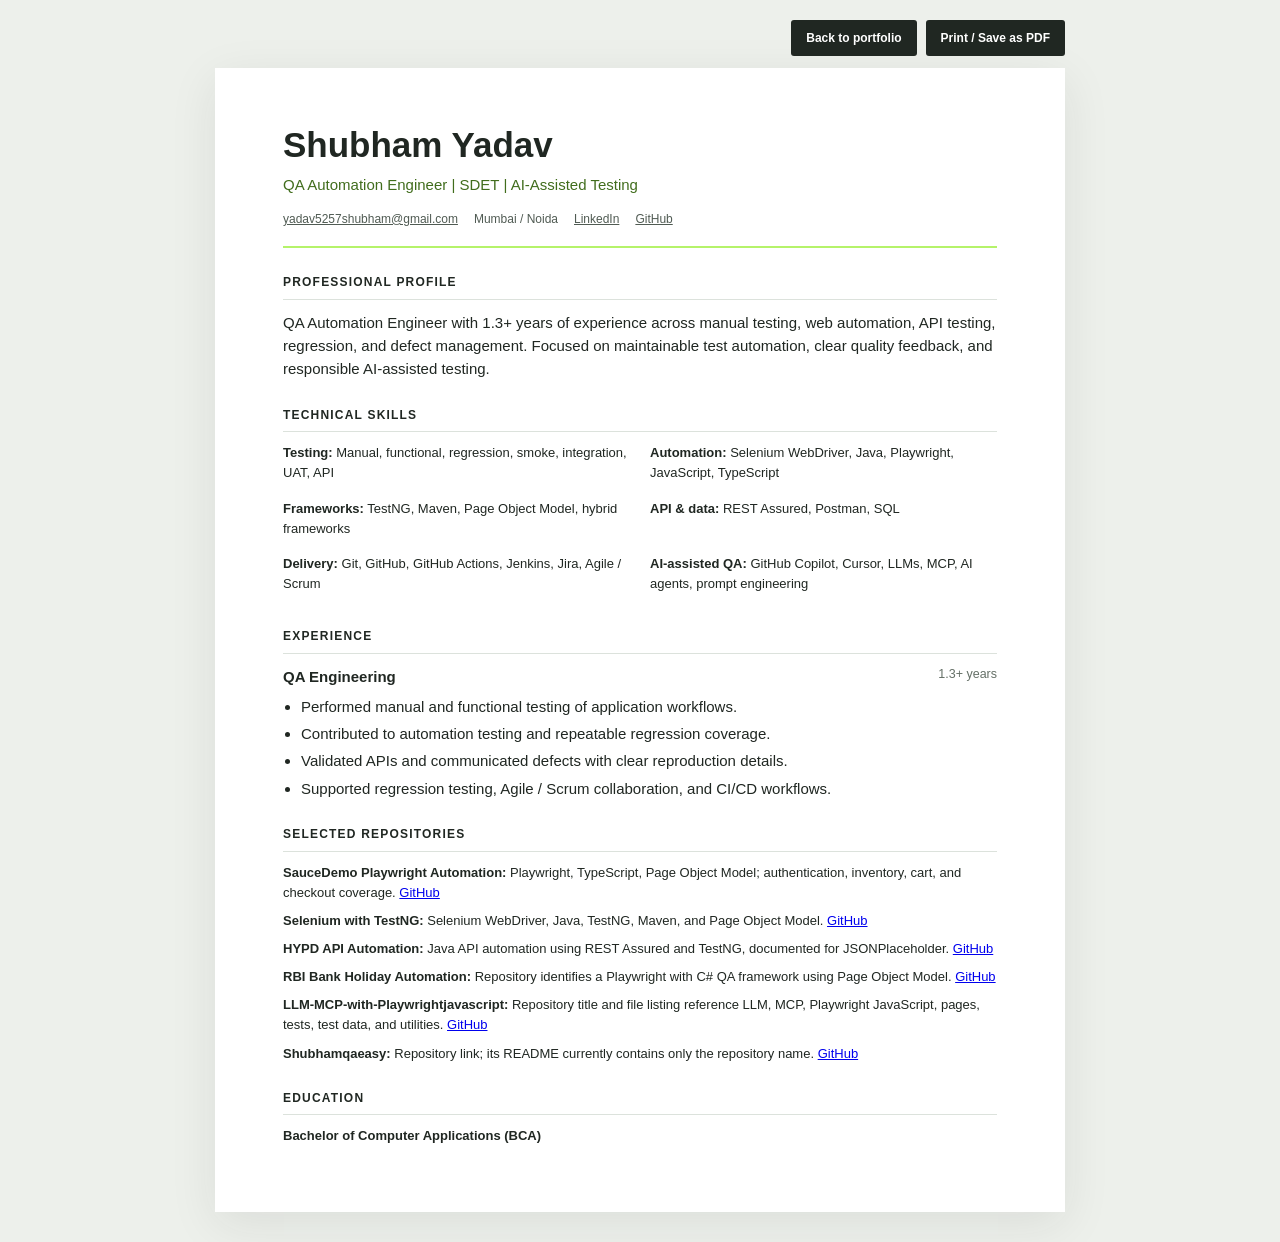
==== resume.html @ bbe13eb7 "Creating QA Automation Portfolio" ====
<!doctype html>
<html lang="en">
  <head>
    <meta charset="utf-8" />
    <meta name="viewport" content="width=device-width, initial-scale=1" />
    <meta name="description" content="Resume for Shubham Yadav, QA Automation Engineer." />
    <title>Shubham Yadav | Resume</title>
    <style>
      *{box-sizing:border-box}body{margin:0;background:#edf0eb;color:#202722;font:15px/1.55 Arial,sans-serif}.toolbar{max-width:850px;margin:20px auto 12px;display:flex;justify-content:flex-end;gap:9px}.toolbar a,.toolbar button{background:#202722;color:#fff;border:0;border-radius:3px;padding:11px 15px;font:600 12px Arial,sans-serif;text-decoration:none;cursor:pointer}.resume{max-width:850px;min-height:1050px;margin:0 auto 30px;padding:58px 68px;background:#fff;box-shadow:0 12px 45px #20272216}.name{font-size:35px;line-height:1.1;margin:0}.role{font-size:15px;color:#416d1d;margin:8px 0 14px}.contact{display:flex;flex-wrap:wrap;gap:7px 16px;color:#505b53;font-size:12px;border-bottom:2px solid #b5f36a;padding-bottom:18px}.contact a{color:inherit}.section{margin-top:25px}.section h2{font-size:12px;letter-spacing:.1em;text-transform:uppercase;border-bottom:1px solid #dce2dc;padding-bottom:7px;margin:0 0 11px}.section p{margin:0 0 8px}.skills{display:grid;grid-template-columns:1fr 1fr;gap:7px 20px}.skills p{font-size:13px}.experience{display:flex;justify-content:space-between;gap:20px;font-weight:600}.experience small{font-weight:400;color:#657067}.resume ul{margin:7px 0 0;padding-left:18px}.resume li{margin:4px 0}.projects p{font-size:13px}.education p{font-size:13px}@media(max-width:900px){.toolbar{margin-inline:20px}.resume{margin-inline:20px}}@media(max-width:600px){.resume{padding:35px 25px;min-height:0}.name{font-size:29px}.skills{grid-template-columns:1fr}.experience{flex-direction:column;gap:0}}@media print{body{background:#fff;font-size:11pt}.toolbar{display:none}.resume{max-width:none;min-height:0;margin:0;padding:0 4mm;box-shadow:none}.section{margin-top:18px}.section h2{break-after:avoid}a{color:inherit;text-decoration:none}@page{size:A4;margin:15mm}}
    </style>
  </head>
  <body>
    <div class="toolbar"><a href="index.html">Back to portfolio</a><button type="button" onclick="window.print()">Print / Save as PDF</button></div>
    <main class="resume">
      <h1 class="name">Shubham Yadav</h1>
      <p class="role">QA Automation Engineer | SDET | AI-Assisted Testing</p>
      <div class="contact"><a href="mailto:yadav5257shubham@gmail.com">yadav5257shubham@gmail.com</a><span>Mumbai / Noida</span><a href="https://www.linkedin.com/in/shubham-yadav-qa-engineer">LinkedIn</a><a href="https://github.com/shubhamyadav-qa">GitHub</a></div>
      <section class="section"><h2>Professional profile</h2><p>QA Automation Engineer with 1.3+ years of experience across manual testing, web automation, API testing, regression, and defect management. Focused on maintainable test automation, clear quality feedback, and responsible AI-assisted testing.</p></section>
      <section class="section"><h2>Technical skills</h2><div class="skills"><p><strong>Testing:</strong> Manual, functional, regression, smoke, integration, UAT, API</p><p><strong>Automation:</strong> Selenium WebDriver, Java, Playwright, JavaScript, TypeScript</p><p><strong>Frameworks:</strong> TestNG, Maven, Page Object Model, hybrid frameworks</p><p><strong>API &amp; data:</strong> REST Assured, Postman, SQL</p><p><strong>Delivery:</strong> Git, GitHub, GitHub Actions, Jenkins, Jira, Agile / Scrum</p><p><strong>AI-assisted QA:</strong> GitHub Copilot, Cursor, LLMs, MCP, AI agents, prompt engineering</p></div></section>
      <section class="section"><h2>Experience</h2><div class="experience"><span>QA Engineering</span><small>1.3+ years</small></div><ul><li>Performed manual and functional testing of application workflows.</li><li>Contributed to automation testing and repeatable regression coverage.</li><li>Validated APIs and communicated defects with clear reproduction details.</li><li>Supported regression testing, Agile / Scrum collaboration, and CI/CD workflows.</li></ul></section>
      <section class="section projects"><h2>Selected repositories</h2><p><strong>SauceDemo Playwright Automation:</strong> Playwright, TypeScript, Page Object Model; authentication, inventory, cart, and checkout coverage. <a href="https://github.com/shubhamyadav-qa/hypd-sdet-ui-automation-assignment">GitHub</a></p><p><strong>Selenium with TestNG:</strong> Selenium WebDriver, Java, TestNG, Maven, and Page Object Model. <a href="https://github.com/shubhamyadav-qa/qa-automation-framework-selenium-java">GitHub</a></p><p><strong>HYPD API Automation:</strong> Java API automation using REST Assured and TestNG, documented for JSONPlaceholder. <a href="https://github.com/shubhamyadav-qa/hypd-api-automation">GitHub</a></p><p><strong>RBI Bank Holiday Automation:</strong> Repository identifies a Playwright with C# QA framework using Page Object Model. <a href="https://github.com/shubhamyadav-qa/RBI.BankHolidayAutomation">GitHub</a></p><p><strong>LLM-MCP-with-Playwrightjavascript:</strong> Repository title and file listing reference LLM, MCP, Playwright JavaScript, pages, tests, test data, and utilities. <a href="https://github.com/shubhamyadav-qa/LLM-MCP-with_Playwrightjavascript">GitHub</a></p><p><strong>Shubhamqaeasy:</strong> Repository link; its README currently contains only the repository name. <a href="https://github.com/shubhamyadav-qa/Shubhamqaeasy">GitHub</a></p></section>
      <section class="section education"><h2>Education</h2><p><strong>Bachelor of Computer Applications (BCA)</strong></p></section>
    </main>
  </body>
</html>
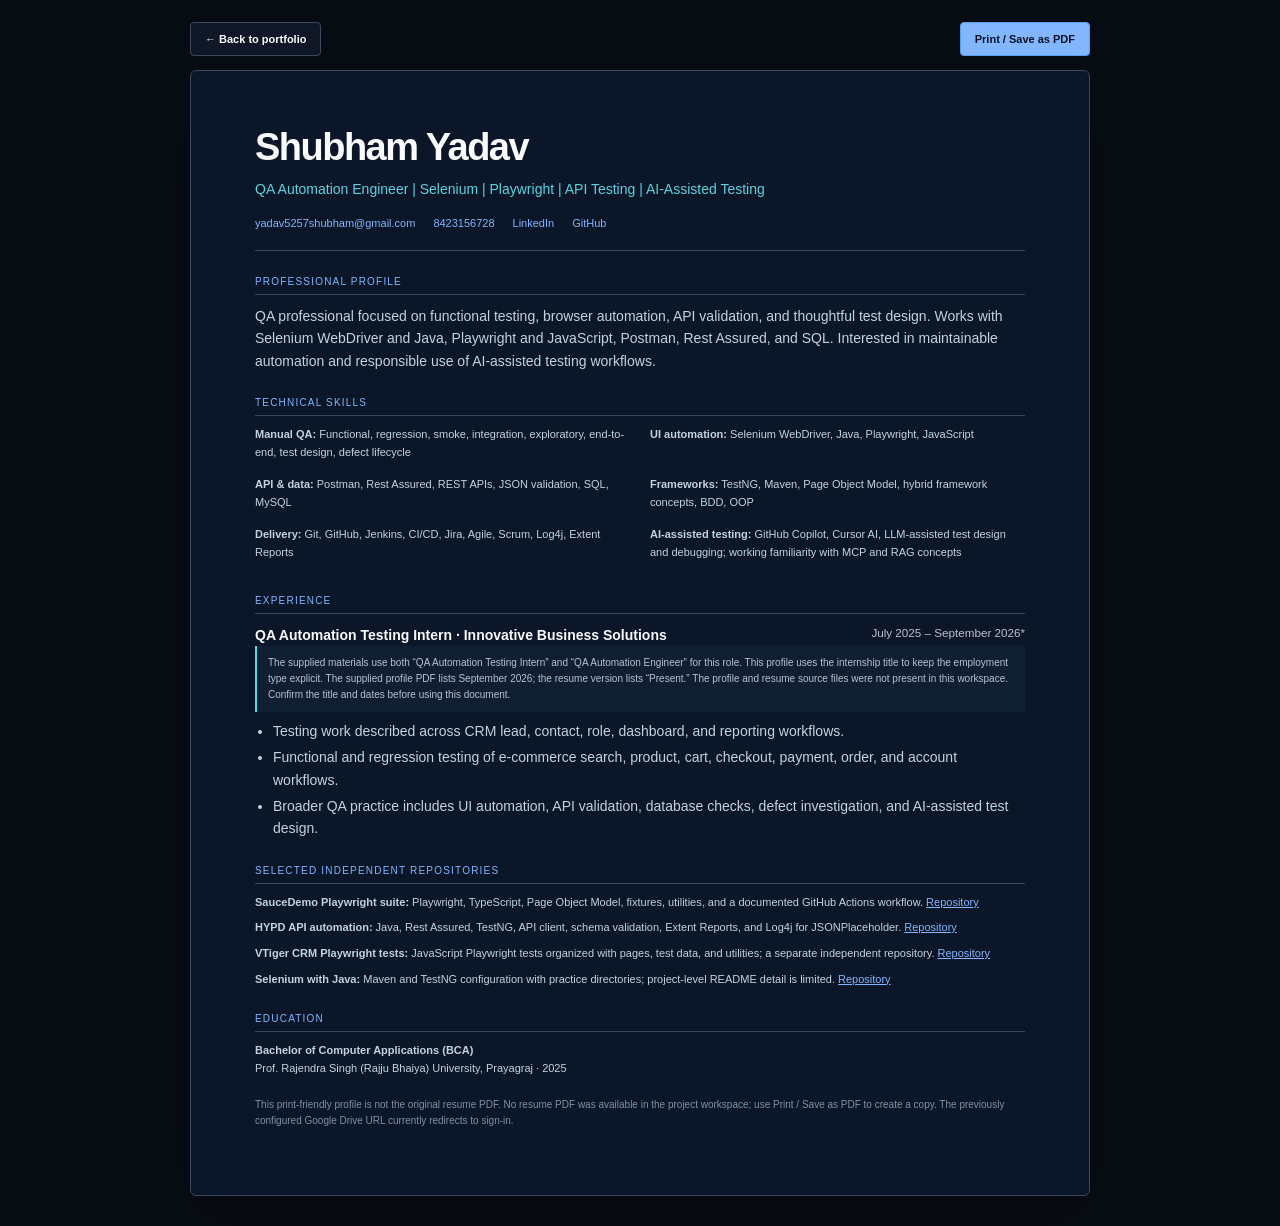
==== commit c2cb8ad3: "Upgrade portfolio design and add assets" ====
--- a/resume.html
+++ b/resume.html
@@ -3,23 +3,27 @@
   <head>
     <meta charset="utf-8" />
     <meta name="viewport" content="width=device-width, initial-scale=1" />
-    <meta name="description" content="Resume for Shubham Yadav, QA Automation Engineer." />
-    <title>Shubham Yadav | Resume</title>
+    <meta name="description" content="Print-friendly professional profile for Shubham Yadav, QA Automation Engineer." />
+    <meta name="theme-color" content="#080d14" />
+    <title>Shubham Yadav | QA Automation Engineer — Resume</title>
+    <link rel="icon" type="image/svg+xml" href="favicon.svg" />
     <style>
-      *{box-sizing:border-box}body{margin:0;background:#edf0eb;color:#202722;font:15px/1.55 Arial,sans-serif}.toolbar{max-width:850px;margin:20px auto 12px;display:flex;justify-content:flex-end;gap:9px}.toolbar a,.toolbar button{background:#202722;color:#fff;border:0;border-radius:3px;padding:11px 15px;font:600 12px Arial,sans-serif;text-decoration:none;cursor:pointer}.resume{max-width:850px;min-height:1050px;margin:0 auto 30px;padding:58px 68px;background:#fff;box-shadow:0 12px 45px #20272216}.name{font-size:35px;line-height:1.1;margin:0}.role{font-size:15px;color:#416d1d;margin:8px 0 14px}.contact{display:flex;flex-wrap:wrap;gap:7px 16px;color:#505b53;font-size:12px;border-bottom:2px solid #b5f36a;padding-bottom:18px}.contact a{color:inherit}.section{margin-top:25px}.section h2{font-size:12px;letter-spacing:.1em;text-transform:uppercase;border-bottom:1px solid #dce2dc;padding-bottom:7px;margin:0 0 11px}.section p{margin:0 0 8px}.skills{display:grid;grid-template-columns:1fr 1fr;gap:7px 20px}.skills p{font-size:13px}.experience{display:flex;justify-content:space-between;gap:20px;font-weight:600}.experience small{font-weight:400;color:#657067}.resume ul{margin:7px 0 0;padding-left:18px}.resume li{margin:4px 0}.projects p{font-size:13px}.education p{font-size:13px}@media(max-width:900px){.toolbar{margin-inline:20px}.resume{margin-inline:20px}}@media(max-width:600px){.resume{padding:35px 25px;min-height:0}.name{font-size:29px}.skills{grid-template-columns:1fr}.experience{flex-direction:column;gap:0}}@media print{body{background:#fff;font-size:11pt}.toolbar{display:none}.resume{max-width:none;min-height:0;margin:0;padding:0 4mm;box-shadow:none}.section{margin-top:18px}.section h2{break-after:avoid}a{color:inherit;text-decoration:none}@page{size:A4;margin:15mm}}
+      :root{color-scheme:dark;--page:#080d14;--surface:#101827;--ink:#f8fafc;--muted:#b8c2d0;--quiet:#8190a3;--line:#39485b;--blue:#82b6ff;--cyan:#5fd1df;--gold:#f1c879}
+      *{box-sizing:border-box}body{margin:0;background:var(--page);color:var(--ink);font:14px/1.6 "DM Sans",Arial,sans-serif}.toolbar{display:flex;max-width:900px;justify-content:space-between;gap:12px;margin:22px auto 14px}.toolbar a,.toolbar button{padding:10px 14px;border:1px solid var(--line);border-radius:4px;color:var(--ink);background:var(--surface);font:600 11px Arial,sans-serif;text-decoration:none;cursor:pointer}.toolbar button{border-color:#5a9dff;background:#82b6ff;color:#061226}.resume{max-width:900px;margin:0 auto 30px;padding:56px 64px;border:1px solid var(--line);border-radius:6px;background:#0b1728;box-shadow:0 24px 80px #0004}.name{margin:0;font:600 38px/1.1 "Arial",sans-serif;letter-spacing:-.04em}.role{margin:9px 0 15px;color:var(--cyan);font-size:14px}.contact{display:flex;flex-wrap:wrap;gap:7px 18px;padding-bottom:17px;border-bottom:1px solid var(--line);color:var(--muted);font-size:11px}.contact a{color:var(--blue);text-decoration:none}.section{margin-top:25px}.section h2{margin:0 0 10px;padding-bottom:7px;border-bottom:1px solid var(--line);color:var(--blue);font:500 10px Arial,sans-serif;letter-spacing:.12em;text-transform:uppercase}.section p{margin:0 0 8px;color:#c5d1df}.skills{display:grid;grid-template-columns:1fr 1fr;gap:7px 20px}.skills p{font-size:11px}.experience{display:flex;justify-content:space-between;gap:18px;font-weight:600}.experience small{font-weight:400;color:var(--muted)}ul{margin:7px 0 0;padding-left:18px;color:#c5d1df}li{margin:4px 0}.projects p,.education p{font-size:11px}.projects a{color:var(--blue)}.note{padding:9px 11px;border-left:2px solid var(--cyan);background:#101e31;color:var(--muted)!important;font-size:10px}.resume-note{margin-top:20px!important;color:var(--quiet)!important;font-size:10px}@media(max-width:940px){.toolbar{margin:18px 20px 12px}.resume{margin-inline:20px}}@media(max-width:620px){.resume{padding:34px 24px}.name{font-size:30px}.skills{grid-template-columns:1fr}.experience{flex-direction:column;gap:2px}.toolbar{margin-inline:12px}}@media print{body{background:#fff;color:#111;font-size:10pt}.toolbar{display:none}.resume{max-width:none;margin:0;padding:0;border:0;border-radius:0;background:#fff;box-shadow:none;color:#111}.section h2,.role,.contact a,.projects a{color:#245989}.contact,.section p,ul{color:#222}.note{background:#f1f5f9;color:#333!important}a{color:inherit;text-decoration:none}@page{size:A4;margin:15mm}}
     </style>
   </head>
   <body>
-    <div class="toolbar"><a href="index.html">Back to portfolio</a><button type="button" onclick="window.print()">Print / Save as PDF</button></div>
+    <div class="toolbar"><a href="index.html">← Back to portfolio</a><button type="button" onclick="window.print()">Print / Save as PDF</button></div>
     <main class="resume">
       <h1 class="name">Shubham Yadav</h1>
-      <p class="role">QA Automation Engineer | SDET | AI-Assisted Testing</p>
-      <div class="contact"><a href="mailto:yadav5257shubham@gmail.com">yadav5257shubham@gmail.com</a><span>Mumbai / Noida</span><a href="https://www.linkedin.com/in/shubham-yadav-qa-engineer">LinkedIn</a><a href="https://github.com/shubhamyadav-qa">GitHub</a></div>
-      <section class="section"><h2>Professional profile</h2><p>QA Automation Engineer with 1.3+ years of experience across manual testing, web automation, API testing, regression, and defect management. Focused on maintainable test automation, clear quality feedback, and responsible AI-assisted testing.</p></section>
-      <section class="section"><h2>Technical skills</h2><div class="skills"><p><strong>Testing:</strong> Manual, functional, regression, smoke, integration, UAT, API</p><p><strong>Automation:</strong> Selenium WebDriver, Java, Playwright, JavaScript, TypeScript</p><p><strong>Frameworks:</strong> TestNG, Maven, Page Object Model, hybrid frameworks</p><p><strong>API &amp; data:</strong> REST Assured, Postman, SQL</p><p><strong>Delivery:</strong> Git, GitHub, GitHub Actions, Jenkins, Jira, Agile / Scrum</p><p><strong>AI-assisted QA:</strong> GitHub Copilot, Cursor, LLMs, MCP, AI agents, prompt engineering</p></div></section>
-      <section class="section"><h2>Experience</h2><div class="experience"><span>QA Engineering</span><small>1.3+ years</small></div><ul><li>Performed manual and functional testing of application workflows.</li><li>Contributed to automation testing and repeatable regression coverage.</li><li>Validated APIs and communicated defects with clear reproduction details.</li><li>Supported regression testing, Agile / Scrum collaboration, and CI/CD workflows.</li></ul></section>
-      <section class="section projects"><h2>Selected repositories</h2><p><strong>SauceDemo Playwright Automation:</strong> Playwright, TypeScript, Page Object Model; authentication, inventory, cart, and checkout coverage. <a href="https://github.com/shubhamyadav-qa/hypd-sdet-ui-automation-assignment">GitHub</a></p><p><strong>Selenium with TestNG:</strong> Selenium WebDriver, Java, TestNG, Maven, and Page Object Model. <a href="https://github.com/shubhamyadav-qa/qa-automation-framework-selenium-java">GitHub</a></p><p><strong>HYPD API Automation:</strong> Java API automation using REST Assured and TestNG, documented for JSONPlaceholder. <a href="https://github.com/shubhamyadav-qa/hypd-api-automation">GitHub</a></p><p><strong>RBI Bank Holiday Automation:</strong> Repository identifies a Playwright with C# QA framework using Page Object Model. <a href="https://github.com/shubhamyadav-qa/RBI.BankHolidayAutomation">GitHub</a></p><p><strong>LLM-MCP-with-Playwrightjavascript:</strong> Repository title and file listing reference LLM, MCP, Playwright JavaScript, pages, tests, test data, and utilities. <a href="https://github.com/shubhamyadav-qa/LLM-MCP-with_Playwrightjavascript">GitHub</a></p><p><strong>Shubhamqaeasy:</strong> Repository link; its README currently contains only the repository name. <a href="https://github.com/shubhamyadav-qa/Shubhamqaeasy">GitHub</a></p></section>
-      <section class="section education"><h2>Education</h2><p><strong>Bachelor of Computer Applications (BCA)</strong></p></section>
+      <p class="role">QA Automation Engineer | Selenium | Playwright | API Testing | AI-Assisted Testing</p>
+      <div class="contact"><a href="mailto:yadav5257shubham@gmail.com">yadav5257shubham@gmail.com</a><a href="tel:8423156728">8423156728</a><a href="https://www.linkedin.com/in/shubham-yadav-qa-engineer/">LinkedIn</a><a href="https://github.com/shubhamyadav-qa">GitHub</a></div>
+      <section class="section"><h2>Professional profile</h2><p>QA professional focused on functional testing, browser automation, API validation, and thoughtful test design. Works with Selenium WebDriver and Java, Playwright and JavaScript, Postman, Rest Assured, and SQL. Interested in maintainable automation and responsible use of AI-assisted testing workflows.</p></section>
+      <section class="section"><h2>Technical skills</h2><div class="skills"><p><strong>Manual QA:</strong> Functional, regression, smoke, integration, exploratory, end-to-end, test design, defect lifecycle</p><p><strong>UI automation:</strong> Selenium WebDriver, Java, Playwright, JavaScript</p><p><strong>API &amp; data:</strong> Postman, Rest Assured, REST APIs, JSON validation, SQL, MySQL</p><p><strong>Frameworks:</strong> TestNG, Maven, Page Object Model, hybrid framework concepts, BDD, OOP</p><p><strong>Delivery:</strong> Git, GitHub, Jenkins, CI/CD, Jira, Agile, Scrum, Log4j, Extent Reports</p><p><strong>AI-assisted testing:</strong> GitHub Copilot, Cursor AI, LLM-assisted test design and debugging; working familiarity with MCP and RAG concepts</p></div></section>
+      <section class="section"><h2>Experience</h2><div class="experience"><span>QA Automation Testing Intern · Innovative Business Solutions</span><small>July 2025 – September 2026*</small></div><p class="note">The supplied materials use both “QA Automation Testing Intern” and “QA Automation Engineer” for this role. This profile uses the internship title to keep the employment type explicit. The supplied profile PDF lists September 2026; the resume version lists “Present.” The profile and resume source files were not present in this workspace. Confirm the title and dates before using this document.</p><ul><li>Testing work described across CRM lead, contact, role, dashboard, and reporting workflows.</li><li>Functional and regression testing of e-commerce search, product, cart, checkout, payment, order, and account workflows.</li><li>Broader QA practice includes UI automation, API validation, database checks, defect investigation, and AI-assisted test design.</li></ul></section>
+      <section class="section projects"><h2>Selected independent repositories</h2><p><strong>SauceDemo Playwright suite:</strong> Playwright, TypeScript, Page Object Model, fixtures, utilities, and a documented GitHub Actions workflow. <a href="https://github.com/shubhamyadav-qa/hypd-sdet-ui-automation-assignment">Repository</a></p><p><strong>HYPD API automation:</strong> Java, Rest Assured, TestNG, API client, schema validation, Extent Reports, and Log4j for JSONPlaceholder. <a href="https://github.com/shubhamyadav-qa/hypd-api-automation">Repository</a></p><p><strong>VTiger CRM Playwright tests:</strong> JavaScript Playwright tests organized with pages, test data, and utilities; a separate independent repository. <a href="https://github.com/shubhamyadav-qa/LLM-MCP-with_Playwrightjavascript">Repository</a></p><p><strong>Selenium with Java:</strong> Maven and TestNG configuration with practice directories; project-level README detail is limited. <a href="https://github.com/shubhamyadav-qa/qa-automation-framework-selenium-java">Repository</a></p></section>
+      <section class="section education"><h2>Education</h2><p><strong>Bachelor of Computer Applications (BCA)</strong><br />Prof. Rajendra Singh (Rajju Bhaiya) University, Prayagraj · 2025</p></section>
+      <p class="resume-note">This print-friendly profile is not the original resume PDF. No resume PDF was available in the project workspace; use Print / Save as PDF to create a copy. The previously configured Google Drive URL currently redirects to sign-in.</p>
     </main>
   </body>
-</html>+</html>
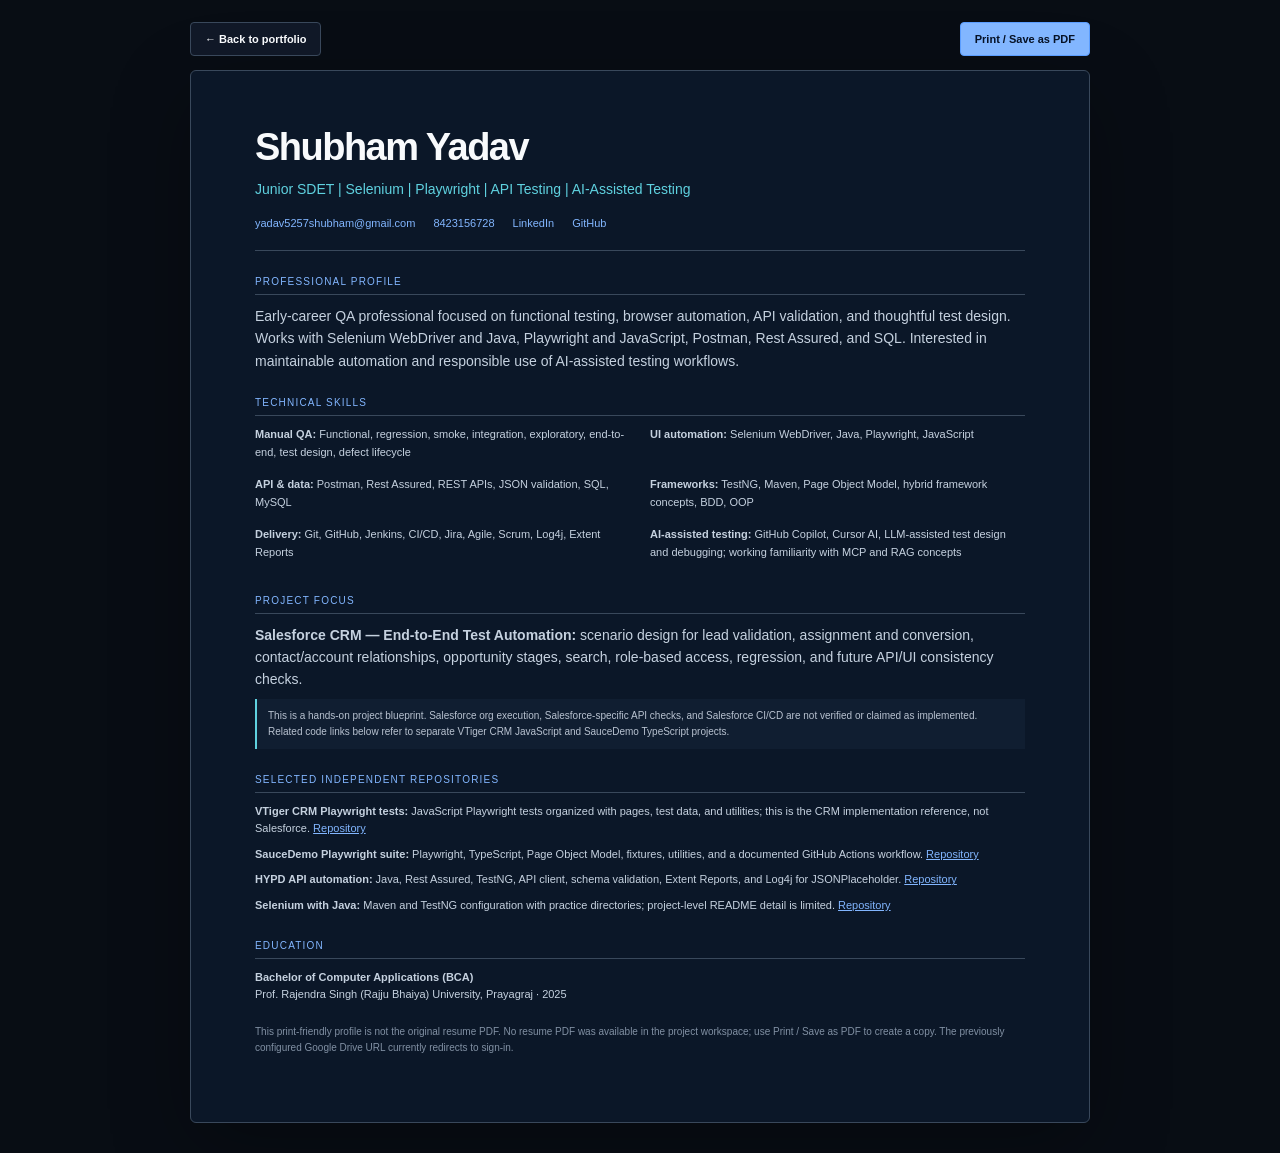
==== commit 03b1a7d9: "Update portfolio with Salesforce QA automation project" ====
--- a/resume.html
+++ b/resume.html
@@ -3,9 +3,9 @@
   <head>
     <meta charset="utf-8" />
     <meta name="viewport" content="width=device-width, initial-scale=1" />
-    <meta name="description" content="Print-friendly professional profile for Shubham Yadav, QA Automation Engineer." />
+    <meta name="description" content="Print-friendly project and skills profile for Shubham Yadav, Junior SDET." />
     <meta name="theme-color" content="#080d14" />
-    <title>Shubham Yadav | QA Automation Engineer — Resume</title>
+    <title>Shubham Yadav | Junior SDET — Resume</title>
     <link rel="icon" type="image/svg+xml" href="favicon.svg" />
     <style>
       :root{color-scheme:dark;--page:#080d14;--surface:#101827;--ink:#f8fafc;--muted:#b8c2d0;--quiet:#8190a3;--line:#39485b;--blue:#82b6ff;--cyan:#5fd1df;--gold:#f1c879}
@@ -16,12 +16,12 @@
     <div class="toolbar"><a href="index.html">← Back to portfolio</a><button type="button" onclick="window.print()">Print / Save as PDF</button></div>
     <main class="resume">
       <h1 class="name">Shubham Yadav</h1>
-      <p class="role">QA Automation Engineer | Selenium | Playwright | API Testing | AI-Assisted Testing</p>
+      <p class="role">Junior SDET | Selenium | Playwright | API Testing | AI-Assisted Testing</p>
       <div class="contact"><a href="mailto:yadav5257shubham@gmail.com">yadav5257shubham@gmail.com</a><a href="tel:8423156728">8423156728</a><a href="https://www.linkedin.com/in/shubham-yadav-qa-engineer/">LinkedIn</a><a href="https://github.com/shubhamyadav-qa">GitHub</a></div>
-      <section class="section"><h2>Professional profile</h2><p>QA professional focused on functional testing, browser automation, API validation, and thoughtful test design. Works with Selenium WebDriver and Java, Playwright and JavaScript, Postman, Rest Assured, and SQL. Interested in maintainable automation and responsible use of AI-assisted testing workflows.</p></section>
+      <section class="section"><h2>Professional profile</h2><p>Early-career QA professional focused on functional testing, browser automation, API validation, and thoughtful test design. Works with Selenium WebDriver and Java, Playwright and JavaScript, Postman, Rest Assured, and SQL. Interested in maintainable automation and responsible use of AI-assisted testing workflows.</p></section>
       <section class="section"><h2>Technical skills</h2><div class="skills"><p><strong>Manual QA:</strong> Functional, regression, smoke, integration, exploratory, end-to-end, test design, defect lifecycle</p><p><strong>UI automation:</strong> Selenium WebDriver, Java, Playwright, JavaScript</p><p><strong>API &amp; data:</strong> Postman, Rest Assured, REST APIs, JSON validation, SQL, MySQL</p><p><strong>Frameworks:</strong> TestNG, Maven, Page Object Model, hybrid framework concepts, BDD, OOP</p><p><strong>Delivery:</strong> Git, GitHub, Jenkins, CI/CD, Jira, Agile, Scrum, Log4j, Extent Reports</p><p><strong>AI-assisted testing:</strong> GitHub Copilot, Cursor AI, LLM-assisted test design and debugging; working familiarity with MCP and RAG concepts</p></div></section>
-      <section class="section"><h2>Experience</h2><div class="experience"><span>QA Automation Testing Intern · Innovative Business Solutions</span><small>July 2025 – September 2026*</small></div><p class="note">The supplied materials use both “QA Automation Testing Intern” and “QA Automation Engineer” for this role. This profile uses the internship title to keep the employment type explicit. The supplied profile PDF lists September 2026; the resume version lists “Present.” The profile and resume source files were not present in this workspace. Confirm the title and dates before using this document.</p><ul><li>Testing work described across CRM lead, contact, role, dashboard, and reporting workflows.</li><li>Functional and regression testing of e-commerce search, product, cart, checkout, payment, order, and account workflows.</li><li>Broader QA practice includes UI automation, API validation, database checks, defect investigation, and AI-assisted test design.</li></ul></section>
-      <section class="section projects"><h2>Selected independent repositories</h2><p><strong>SauceDemo Playwright suite:</strong> Playwright, TypeScript, Page Object Model, fixtures, utilities, and a documented GitHub Actions workflow. <a href="https://github.com/shubhamyadav-qa/hypd-sdet-ui-automation-assignment">Repository</a></p><p><strong>HYPD API automation:</strong> Java, Rest Assured, TestNG, API client, schema validation, Extent Reports, and Log4j for JSONPlaceholder. <a href="https://github.com/shubhamyadav-qa/hypd-api-automation">Repository</a></p><p><strong>VTiger CRM Playwright tests:</strong> JavaScript Playwright tests organized with pages, test data, and utilities; a separate independent repository. <a href="https://github.com/shubhamyadav-qa/LLM-MCP-with_Playwrightjavascript">Repository</a></p><p><strong>Selenium with Java:</strong> Maven and TestNG configuration with practice directories; project-level README detail is limited. <a href="https://github.com/shubhamyadav-qa/qa-automation-framework-selenium-java">Repository</a></p></section>
+      <section class="section"><h2>Project focus</h2><p><strong>Salesforce CRM — End-to-End Test Automation:</strong> scenario design for lead validation, assignment and conversion, contact/account relationships, opportunity stages, search, role-based access, regression, and future API/UI consistency checks.</p><p class="note">This is a hands-on project blueprint. Salesforce org execution, Salesforce-specific API checks, and Salesforce CI/CD are not verified or claimed as implemented. Related code links below refer to separate VTiger CRM JavaScript and SauceDemo TypeScript projects.</p></section>
+      <section class="section projects"><h2>Selected independent repositories</h2><p><strong>VTiger CRM Playwright tests:</strong> JavaScript Playwright tests organized with pages, test data, and utilities; this is the CRM implementation reference, not Salesforce. <a href="https://github.com/shubhamyadav-qa/LLM-MCP-with_Playwrightjavascript">Repository</a></p><p><strong>SauceDemo Playwright suite:</strong> Playwright, TypeScript, Page Object Model, fixtures, utilities, and a documented GitHub Actions workflow. <a href="https://github.com/shubhamyadav-qa/hypd-sdet-ui-automation-assignment">Repository</a></p><p><strong>HYPD API automation:</strong> Java, Rest Assured, TestNG, API client, schema validation, Extent Reports, and Log4j for JSONPlaceholder. <a href="https://github.com/shubhamyadav-qa/hypd-api-automation">Repository</a></p><p><strong>Selenium with Java:</strong> Maven and TestNG configuration with practice directories; project-level README detail is limited. <a href="https://github.com/shubhamyadav-qa/qa-automation-framework-selenium-java">Repository</a></p></section>
       <section class="section education"><h2>Education</h2><p><strong>Bachelor of Computer Applications (BCA)</strong><br />Prof. Rajendra Singh (Rajju Bhaiya) University, Prayagraj · 2025</p></section>
       <p class="resume-note">This print-friendly profile is not the original resume PDF. No resume PDF was available in the project workspace; use Print / Save as PDF to create a copy. The previously configured Google Drive URL currently redirects to sign-in.</p>
     </main>
